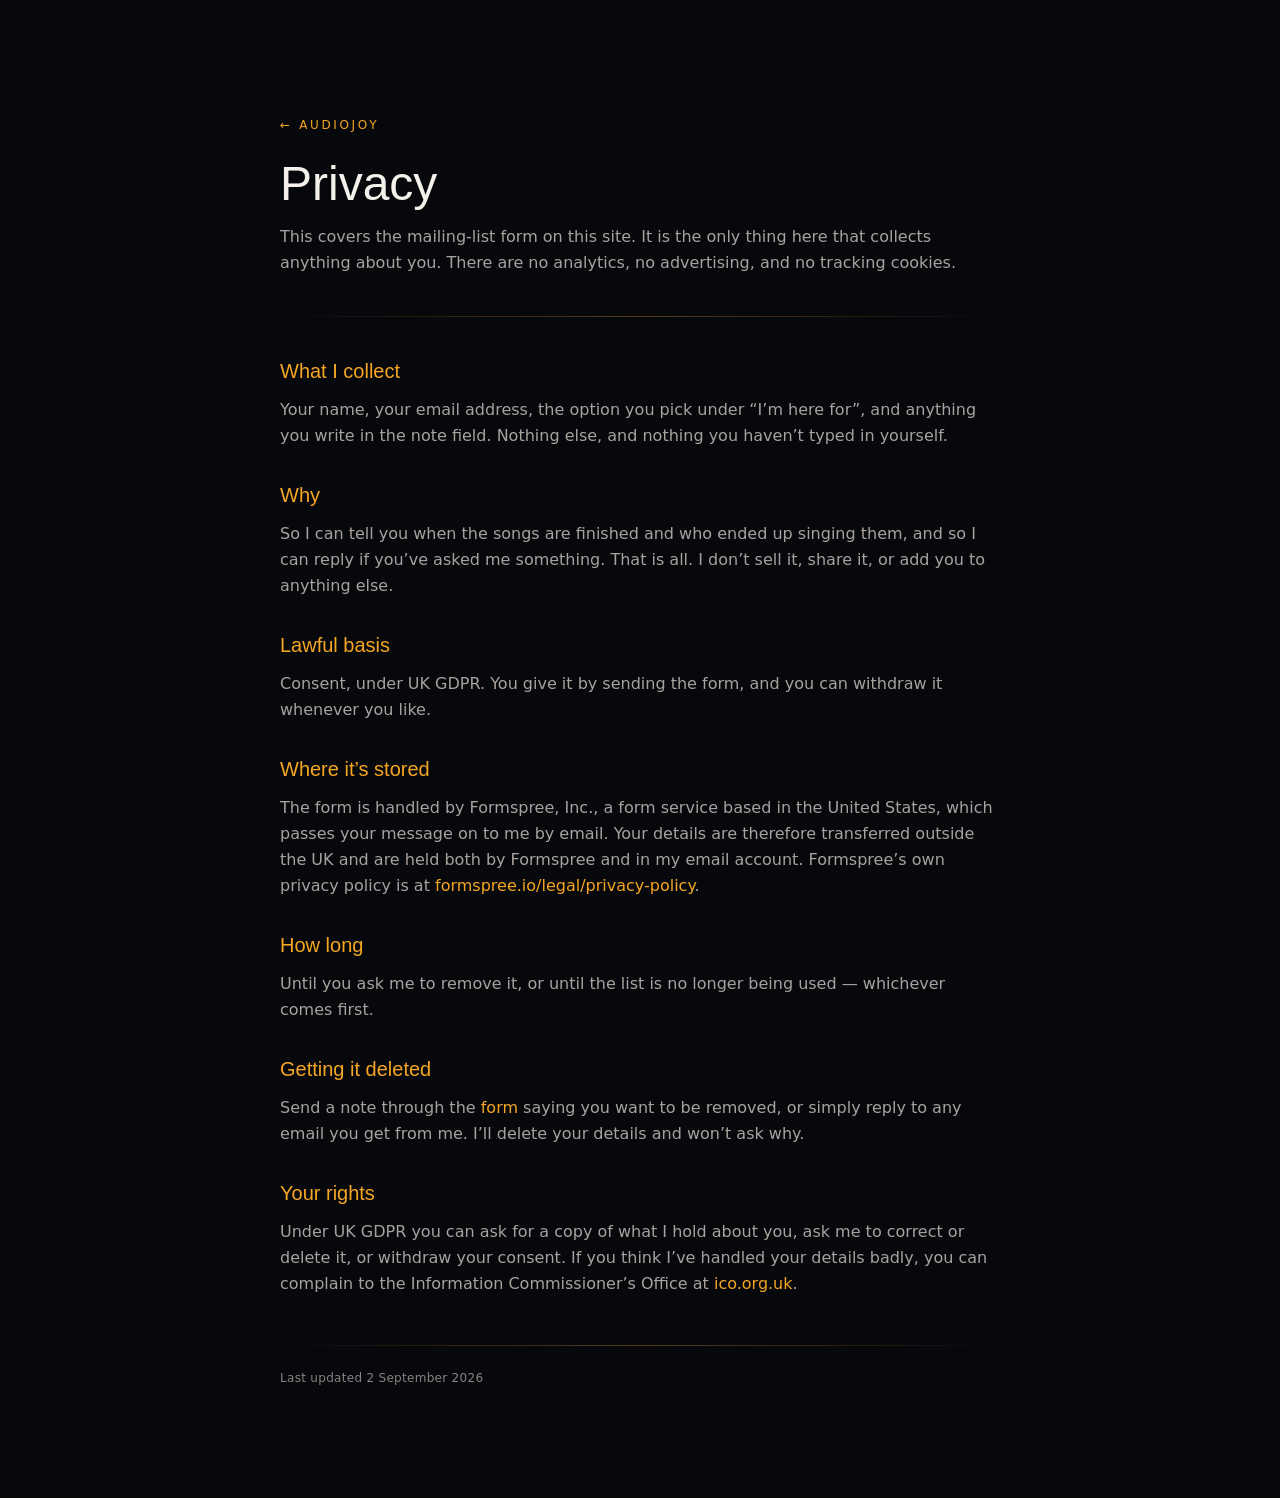
==== privacy.html @ c6e69ccc "Create privacy.html" ====
<!DOCTYPE html>
<html lang="en" class="antialiased">
<head>
  <meta charset="utf-8" />
  <meta name="viewport" content="width=device-width, initial-scale=1" />
  <meta http-equiv="Content-Security-Policy" content="default-src 'self'; script-src 'self' 'unsafe-inline'; style-src 'self' 'unsafe-inline' https://fonts.googleapis.com; font-src 'self' https://fonts.gstatic.com; img-src 'self' data:; media-src 'self'; connect-src 'self' https://formspree.io; base-uri 'self'; object-src 'none'; form-action 'self' https://formspree.io" />
  <meta name="referrer" content="strict-origin-when-cross-origin" />
  <title>Privacy — AudioJoy</title>
  <meta name="description" content="What the AudioJoy mailing list collects, why, where it is stored, and how to have it deleted." />
  <meta name="theme-color" content="#07080c" />
  <link rel="canonical" href="https://audiojoy.uk/privacy.html" />
  <meta name="robots" content="index, follow" />
  <link rel="icon" type="image/png" href="logo-mark.png" />
  <link rel="apple-touch-icon" href="logo-mark.png" />
  <link rel="preconnect" href="https://fonts.googleapis.com" />
  <link rel="preconnect" href="https://fonts.gstatic.com" crossorigin />
  <link href="https://fonts.googleapis.com/css2?family=Outfit:wght@300;400;500;600;700&family=Syne:wght@600;700;800&display=swap" rel="stylesheet" />
  <link rel="stylesheet" href="tailwind.css" />
  <style>
    :root { color-scheme: dark; }
    body { background: #07080c; color: #f4f1ea; }
    .gold-rule { height: 1px; background: linear-gradient(90deg, transparent, #f5a62355, transparent); }
    .stack > * + * { margin-top: 2rem; }
    .link-hover:hover { color: #f4f1ea; }
  </style>
</head>
<body class="bg-bg text-fg font-sans">
  <main class="mx-auto max-w-3xl px-4 py-20 md:px-6 md:py-28">
    <a href="/" class="text-xs tracking-brand uppercase text-primary link-hover transition-colors">← AudioJoy</a>

    <h1 class="mt-6 font-display text-4xl md:text-5xl">Privacy</h1>
    <p class="mt-4 text-base leading-relaxed text-muted">
      This covers the mailing-list form on this site. It is the only thing here that collects anything about you.
      There are no analytics, no advertising, and no tracking cookies.
    </p>

    <div class="gold-rule mt-10"></div>

    <div class="mt-10 stack">
      <section>
        <h2 class="font-display text-xl text-primary">What I collect</h2>
        <p class="mt-3 text-base leading-relaxed text-muted">
          Your name, your email address, the option you pick under “I’m here for”, and anything you write in the note field.
          Nothing else, and nothing you haven’t typed in yourself.
        </p>
      </section>

      <section>
        <h2 class="font-display text-xl text-primary">Why</h2>
        <p class="mt-3 text-base leading-relaxed text-muted">
          So I can tell you when the songs are finished and who ended up singing them, and so I can reply if you’ve asked
          me something. That is all. I don’t sell it, share it, or add you to anything else.
        </p>
      </section>

      <section>
        <h2 class="font-display text-xl text-primary">Lawful basis</h2>
        <p class="mt-3 text-base leading-relaxed text-muted">
          Consent, under UK GDPR. You give it by sending the form, and you can withdraw it whenever you like.
        </p>
      </section>

      <section>
        <h2 class="font-display text-xl text-primary">Where it’s stored</h2>
        <p class="mt-3 text-base leading-relaxed text-muted">
          The form is handled by Formspree, Inc., a form service based in the United States, which passes your message on
          to me by email. Your details are therefore transferred outside the UK and are held both by Formspree and in my
          email account. Formspree’s own privacy policy is at
          <a href="https://formspree.io/legal/privacy-policy" target="_blank" rel="noopener" class="text-primary link-hover transition-colors">formspree.io/legal/privacy-policy</a>.
        </p>
      </section>

      <section>
        <h2 class="font-display text-xl text-primary">How long</h2>
        <p class="mt-3 text-base leading-relaxed text-muted">
          Until you ask me to remove it, or until the list is no longer being used — whichever comes first.
        </p>
      </section>

      <section>
        <h2 class="font-display text-xl text-primary">Getting it deleted</h2>
        <p class="mt-3 text-base leading-relaxed text-muted">
          Send a note through the <a href="/#list" class="text-primary link-hover transition-colors">form</a> saying you
          want to be removed, or simply reply to any email you get from me. I’ll delete your details and won’t ask why.
        </p>
      </section>

      <section>
        <h2 class="font-display text-xl text-primary">Your rights</h2>
        <p class="mt-3 text-base leading-relaxed text-muted">
          Under UK GDPR you can ask for a copy of what I hold about you, ask me to correct or delete it, or withdraw your
          consent. If you think I’ve handled your details badly, you can complain to the Information Commissioner’s Office at
          <a href="https://ico.org.uk" target="_blank" rel="noopener" class="text-primary link-hover transition-colors">ico.org.uk</a>.
        </p>
      </section>
    </div>

    <div class="gold-rule mt-12"></div>
    <p class="mt-6 text-xs tracking-wide text-muted/80">Last updated 2 September 2026</p>
  </main>
</body>
</html>
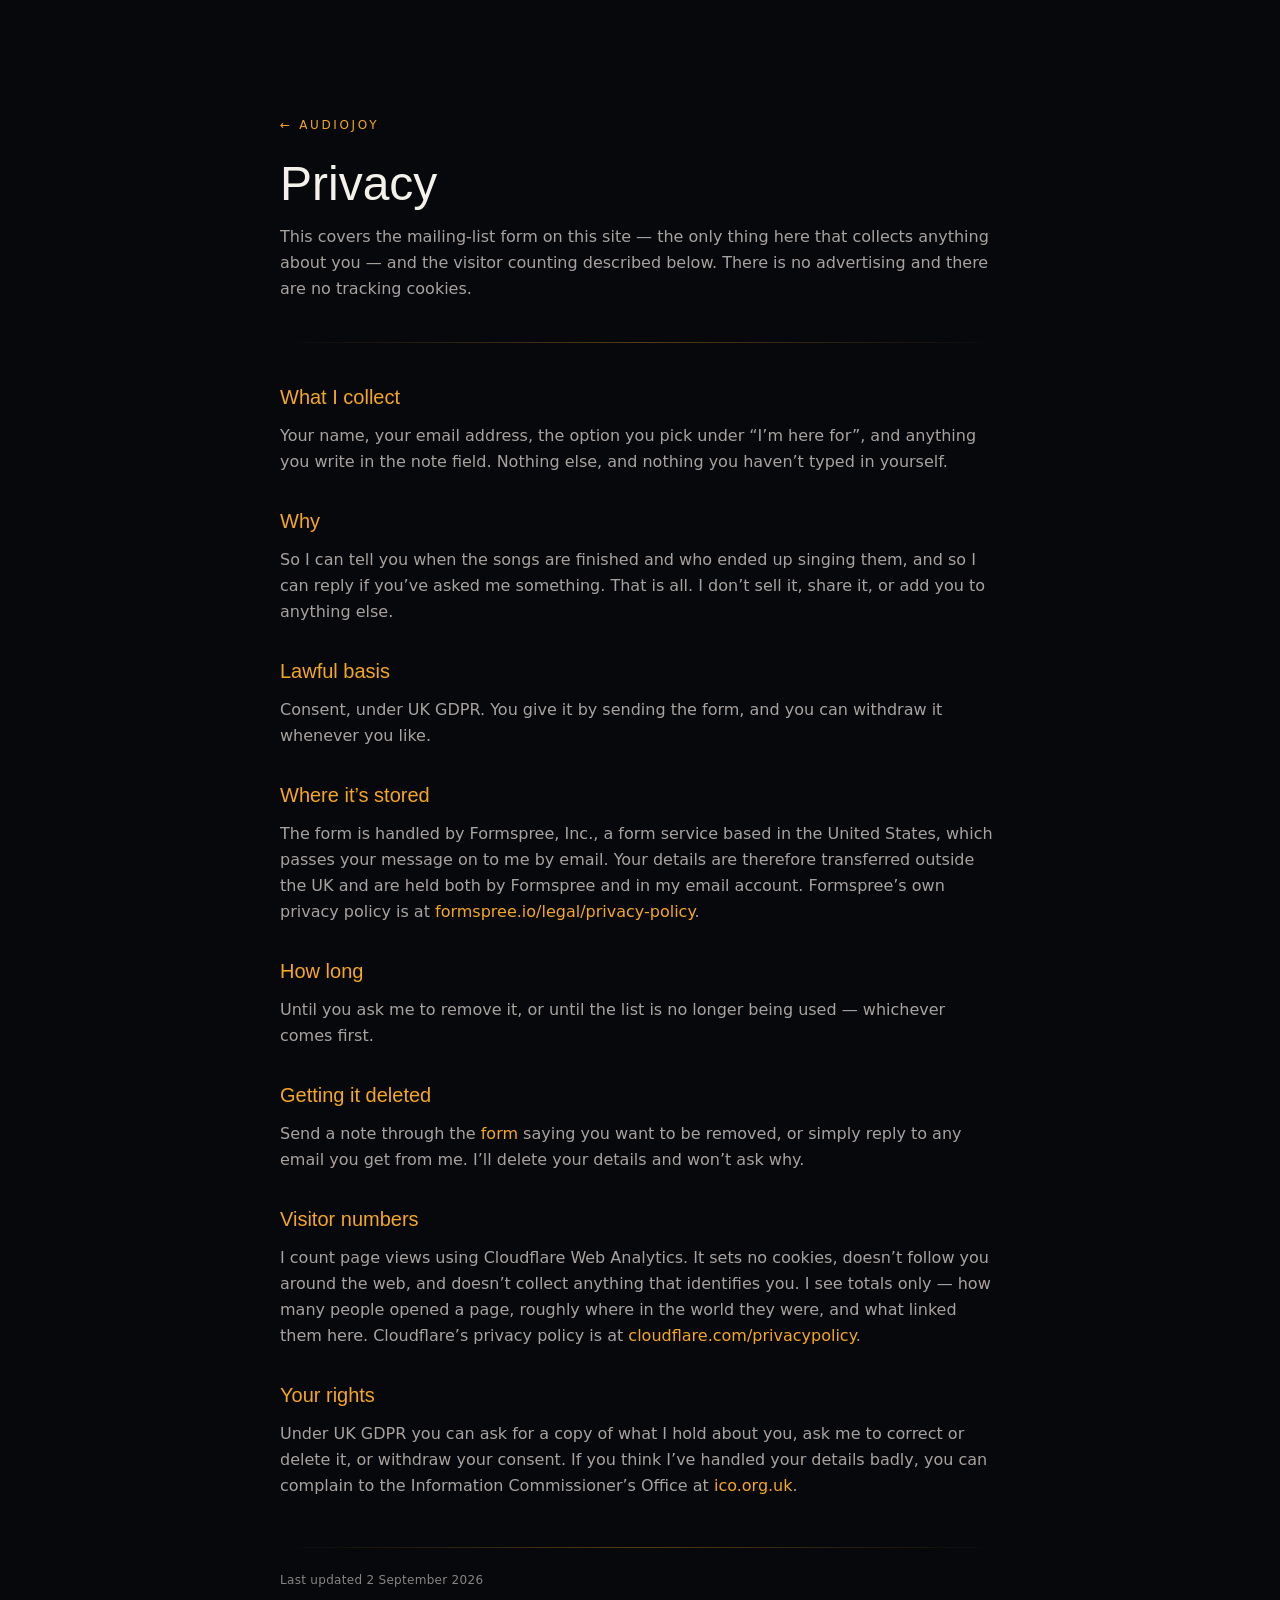
==== commit 070d5ed7: "Disclose Cloudflare Web Analytics in privacy notice" ====
--- a/privacy.html
+++ b/privacy.html
@@ -3,7 +3,7 @@
 <head>
   <meta charset="utf-8" />
   <meta name="viewport" content="width=device-width, initial-scale=1" />
-  <meta http-equiv="Content-Security-Policy" content="default-src 'self'; script-src 'self' 'unsafe-inline'; style-src 'self' 'unsafe-inline' https://fonts.googleapis.com; font-src 'self' https://fonts.gstatic.com; img-src 'self' data:; media-src 'self'; connect-src 'self' https://formspree.io; base-uri 'self'; object-src 'none'; form-action 'self' https://formspree.io" />
+  <meta http-equiv="Content-Security-Policy" content="default-src 'self'; script-src 'self' 'unsafe-inline' https://static.cloudflareinsights.com; style-src 'self' 'unsafe-inline' https://fonts.googleapis.com; font-src 'self' https://fonts.gstatic.com; img-src 'self' data:; media-src 'self'; connect-src 'self' https://formspree.io https://cloudflareinsights.com https://static.cloudflareinsights.com; base-uri 'self'; object-src 'none'; form-action 'self' https://formspree.io" />
   <meta name="referrer" content="strict-origin-when-cross-origin" />
   <title>Privacy — AudioJoy</title>
   <meta name="description" content="What the AudioJoy mailing list collects, why, where it is stored, and how to have it deleted." />
@@ -30,8 +30,8 @@
 
     <h1 class="mt-6 font-display text-4xl md:text-5xl">Privacy</h1>
     <p class="mt-4 text-base leading-relaxed text-muted">
-      This covers the mailing-list form on this site. It is the only thing here that collects anything about you.
-      There are no analytics, no advertising, and no tracking cookies.
+      This covers the mailing-list form on this site — the only thing here that collects anything about you —
+      and the visitor counting described below. There is no advertising and there are no tracking cookies.
     </p>
 
     <div class="gold-rule mt-10"></div>
@@ -86,6 +86,16 @@
       </section>
 
       <section>
+        <h2 class="font-display text-xl text-primary">Visitor numbers</h2>
+        <p class="mt-3 text-base leading-relaxed text-muted">
+          I count page views using Cloudflare Web Analytics. It sets no cookies, doesn’t follow you around the web, and
+          doesn’t collect anything that identifies you. I see totals only — how many people opened a page, roughly where
+          in the world they were, and what linked them here. Cloudflare’s privacy policy is at
+          <a href="https://www.cloudflare.com/privacypolicy/" target="_blank" rel="noopener" class="text-primary link-hover transition-colors">cloudflare.com/privacypolicy</a>.
+        </p>
+      </section>
+
+      <section>
         <h2 class="font-display text-xl text-primary">Your rights</h2>
         <p class="mt-3 text-base leading-relaxed text-muted">
           Under UK GDPR you can ask for a copy of what I hold about you, ask me to correct or delete it, or withdraw your
@@ -98,5 +108,6 @@
     <div class="gold-rule mt-12"></div>
     <p class="mt-6 text-xs tracking-wide text-muted/80">Last updated 2 September 2026</p>
   </main>
+  <!-- Cloudflare Web Analytics --><script type='module' src='https://static.cloudflareinsights.com/beacon.min.js' data-cf-beacon='{"token": "3eeaa1c014df41e59810062ff7e840b5"}'></script><!-- End Cloudflare Web Analytics -->
 </body>
 </html>
